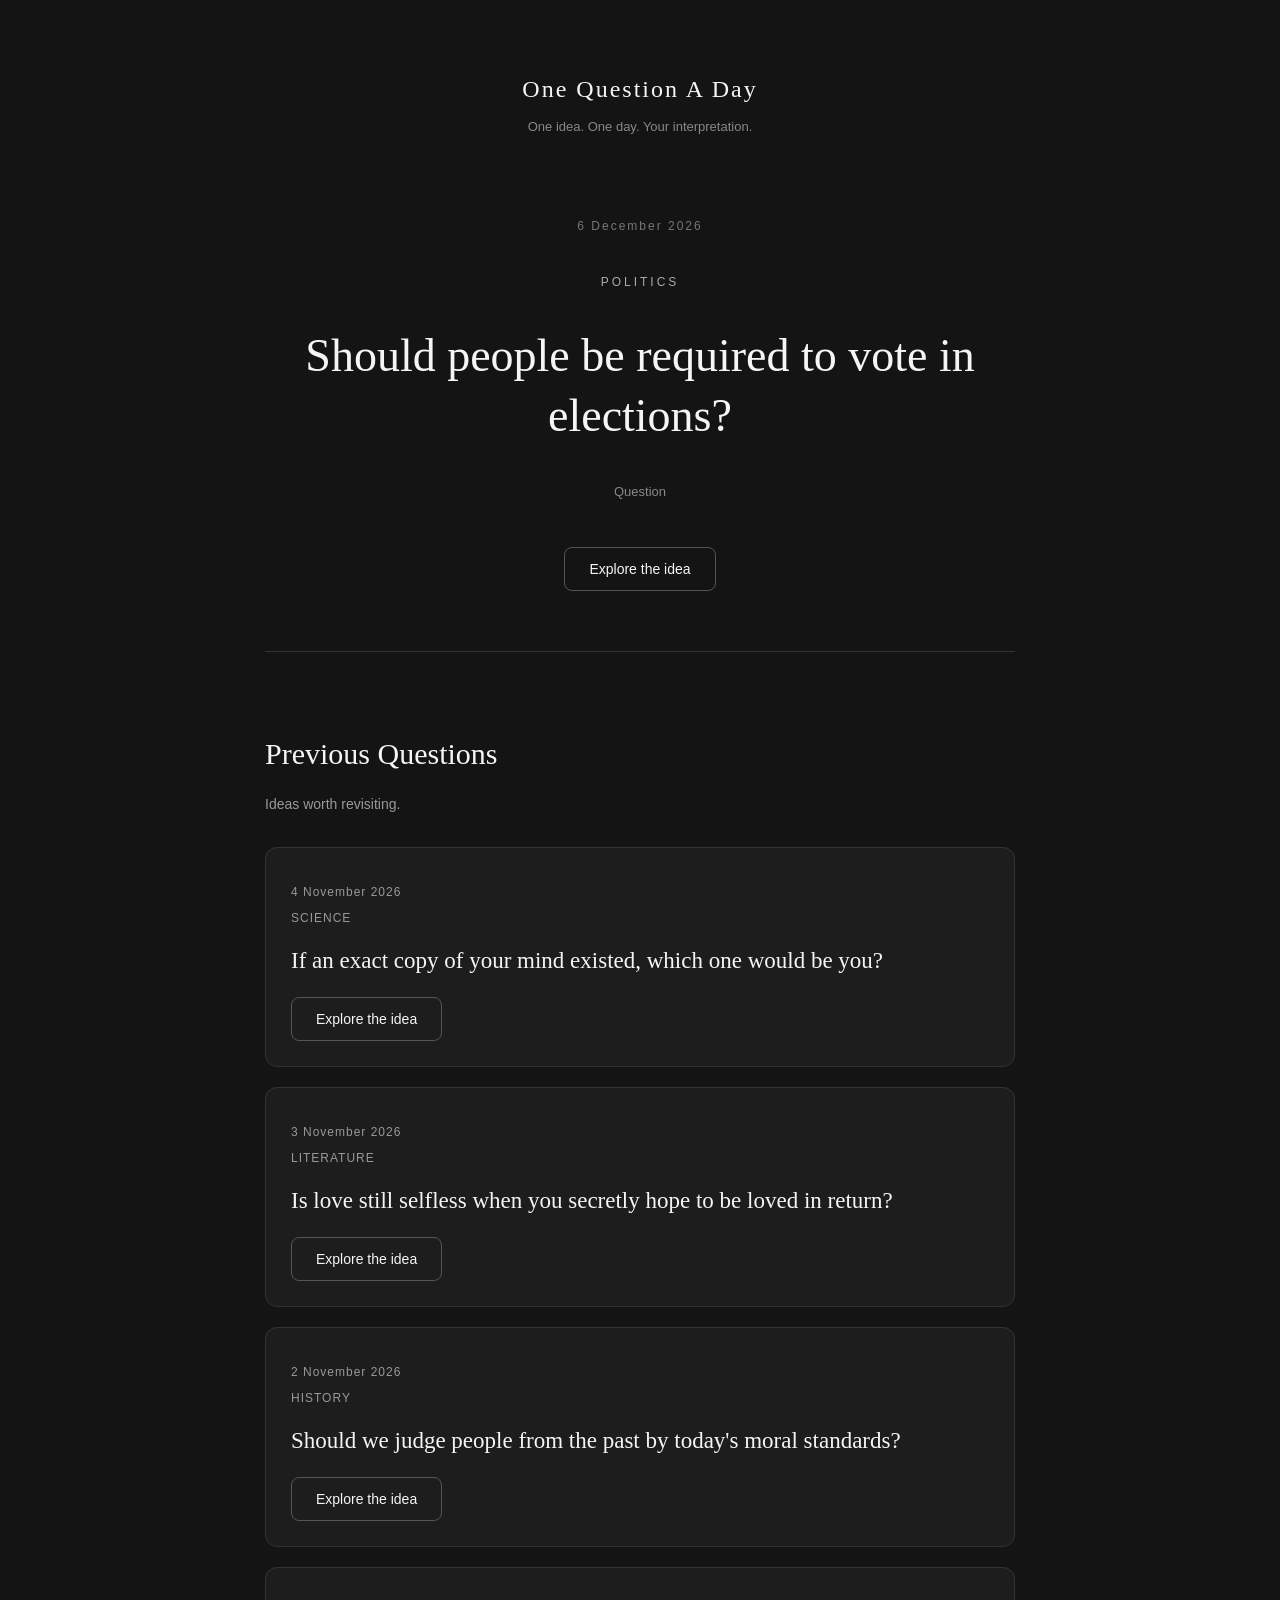
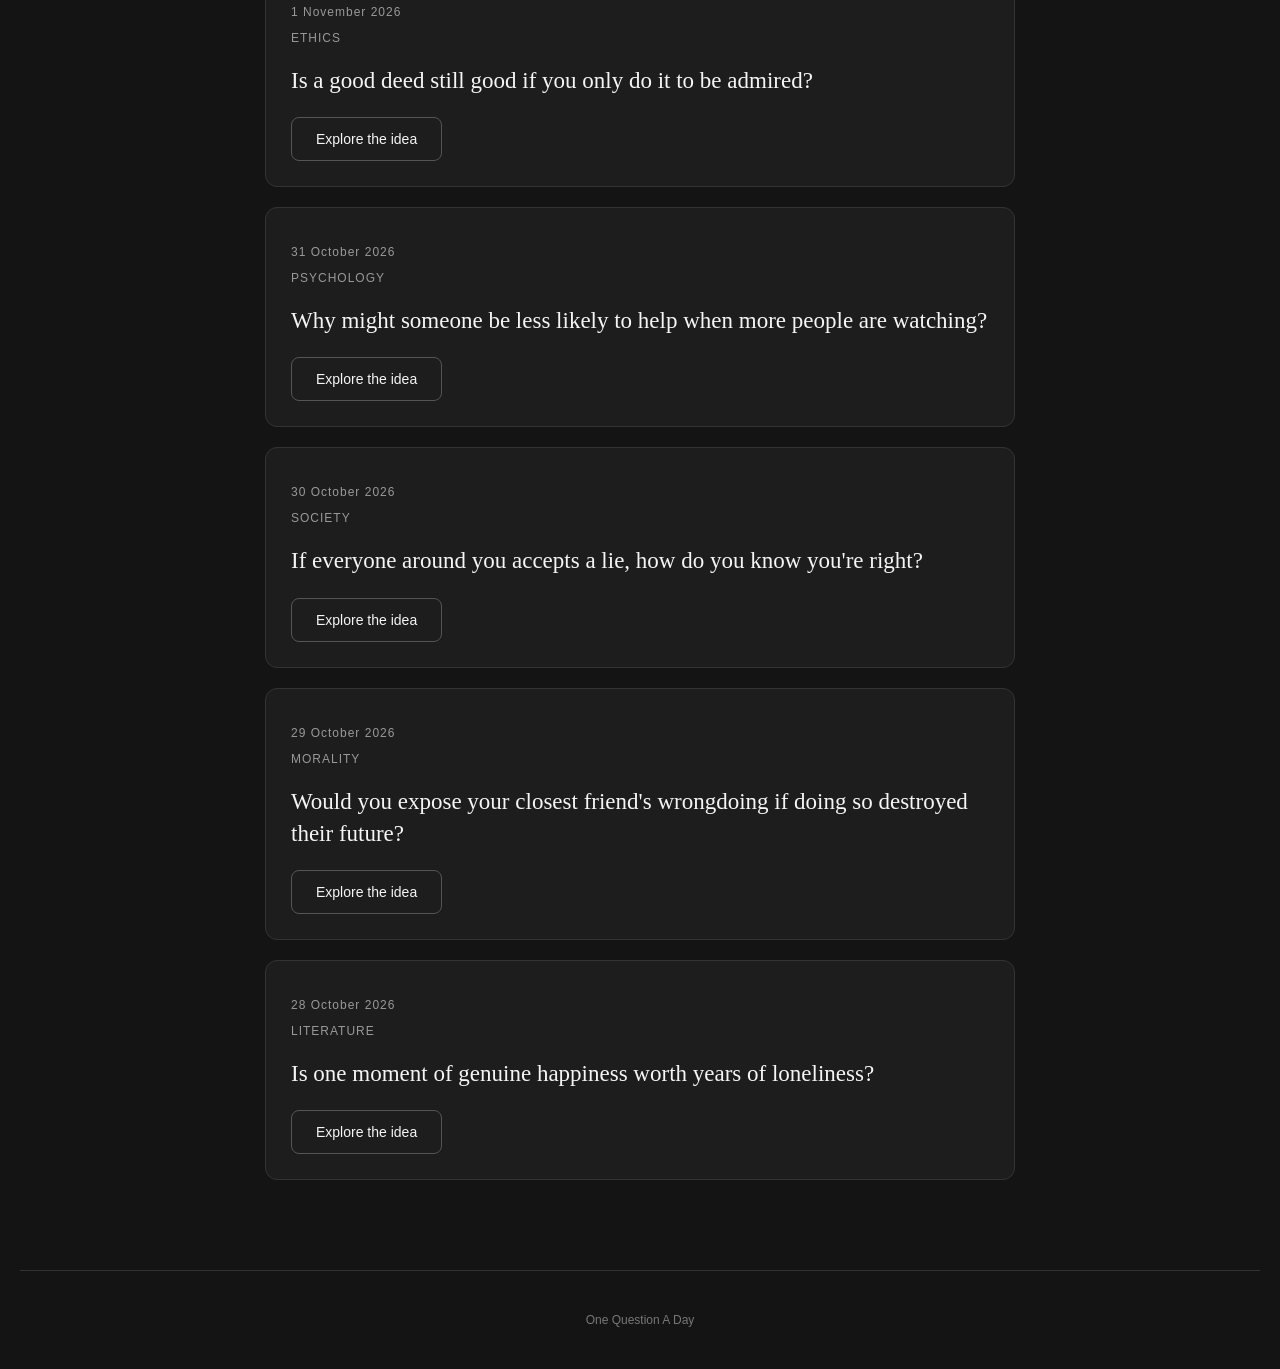
==== index.html @ 2bc18ae9 "Add files via upload" ====
<!DOCTYPE html>
<html lang="en">
<head>
    <meta charset="UTF-8">
    <meta name="viewport" content="width=device-width, initial-scale=1.0">

    <title>One Question A Day</title>

    <link rel="stylesheet" href="style.css">
</head>

<body>

    <main>

        <header>
            <h1>One Question A Day</h1>
            <p class="subtitle">One idea. One day. Your interpretation.</p>
        </header>

        <!-- TODAY'S QUESTION -->

        <section id="today-section">

            <p id="today-date"></p>

            <p id="category">Loading category...</p>

            <h2 id="question">Loading question...</h2>

            <p id="type"></p>

            <button
                id="explore-btn"
                type="button"
                aria-expanded="false"
                aria-controls="explanation">
                Explore the idea
            </button>

            <div id="explanation" hidden>

                <h3>The Inspiration</h3>
                <p id="source"></p>

                <p id="context"></p>

                <h3>A Second Thought</h3>
                <p id="followUp"></p>

            </div>

        </section>

        <!-- QUESTION ARCHIVE -->

        <section id="archive-section">

            <h2>Previous Questions</h2>

            <p class="archive-subtitle">
                Ideas worth revisiting.
            </p>

            <div id="archive-list"></div>

        </section>

    </main>

    <footer>
        <p>One Question A Day</p>
    </footer>

    <script src="script.js"></script>

</body>
</html>
---- style.css ----
/* GENERAL */

* {
    box-sizing: border-box;
}

body {
    margin: 0;
    padding: 0 20px;

    background-color: #141414;
    color: #f5f5f5;

    font-family: Arial, sans-serif;
}

[hidden] {
    display: none !important;
}

main {
    max-width: 750px;
    margin: 0 auto;
}

/* HEADER */

header {
    text-align: center;
    padding-top: 60px;
}

header h1 {
    font-family: Georgia, serif;
    font-size: 24px;
    font-weight: normal;
    letter-spacing: 2px;
}

.subtitle {
    color: #888888;
    font-size: 13px;
    margin-top: 12px;
}

/* TODAY'S QUESTION */

#today-section {
    min-height: 450px;

    display: flex;
    flex-direction: column;
    align-items: center;
    justify-content: center;

    text-align: center;
    padding: 60px 0;
}

#today-date {
    color: #777777;
    font-size: 12px;
    letter-spacing: 2px;
    margin-bottom: 30px;
}

#category {
    color: #aaaaaa;
    font-size: 12px;
    text-transform: uppercase;
    letter-spacing: 3px;
}

#question {
    font-family: Georgia, serif;
    font-size: clamp(30px, 5vw, 46px);
    font-weight: normal;

    line-height: 1.3;
    max-width: 700px;

    margin: 25px 0;
}

#type {
    color: #888888;
    font-size: 13px;
}

/* BUTTONS */

#explore-btn,
.archive-button {
    background: transparent;
    color: #f5f5f5;

    border: 1px solid #555555;
    border-radius: 8px;

    padding: 13px 24px;

    font-size: 14px;
    cursor: pointer;

    transition: background-color 0.2s;
}

#explore-btn {
    margin-top: 35px;
}

#explore-btn:hover,
.archive-button:hover {
    background-color: #303030;
}

#explore-btn:focus-visible,
.archive-button:focus-visible {
    outline: 2px solid white;
    outline-offset: 4px;
}

/* TODAY'S EXPLANATION */

#explanation {
    background: #222222;

    border: 1px solid #333333;
    border-radius: 12px;

    padding: 28px;
    margin-top: 30px;

    width: 100%;
    max-width: 600px;

    text-align: left;
    line-height: 1.7;
}

#explanation h3 {
    color: #aaaaaa;
    font-size: 12px;
    text-transform: uppercase;
    letter-spacing: 2px;

    margin: 0 0 12px;
}

#source,
#context,
#followUp {
    margin-bottom: 25px;
}

#followUp {
    font-family: Georgia, serif;
    font-size: 19px;
    font-style: italic;
}

/* ARCHIVE */

#archive-section {
    border-top: 1px solid #333333;

    padding-top: 60px;
    padding-bottom: 70px;
}

#archive-section > h2 {
    font-family: Georgia, serif;
    font-size: 30px;
    font-weight: normal;
}

.archive-subtitle {
    color: #999999;
    font-size: 14px;
    margin-bottom: 35px;
}

.archive-card {
    background: #1d1d1d;

    border: 1px solid #333333;
    border-radius: 12px;

    padding: 25px;
    margin-bottom: 20px;
}

.archive-date,
.archive-category {
    color: #999999;
    font-size: 12px;
    letter-spacing: 1px;
}

.archive-category {
    text-transform: uppercase;
}

.archive-card h3 {
    font-family: Georgia, serif;
    font-size: 23px;
    font-weight: normal;

    line-height: 1.4;
    margin: 20px 0;
}

.archive-explanation {
    border-top: 1px solid #444444;

    padding-top: 20px;
    margin-top: 20px;

    color: #dddddd;
    line-height: 1.7;
}

.archive-explanation p {
    margin-bottom: 16px;
}

/* FOOTER */

footer {
    border-top: 1px solid #333333;
    padding: 30px 0;

    color: #777777;
    text-align: center;
    font-size: 12px;
}

/* MOBILE */

@media (max-width: 600px) {

    header {
        padding-top: 35px;
    }

    #today-section {
        min-height: 400px;
        padding: 50px 0;
    }

    #explanation {
        padding: 20px;
    }

    .archive-card {
        padding: 20px;
    }

    .archive-card h3 {
        font-size: 20px;
    }

}
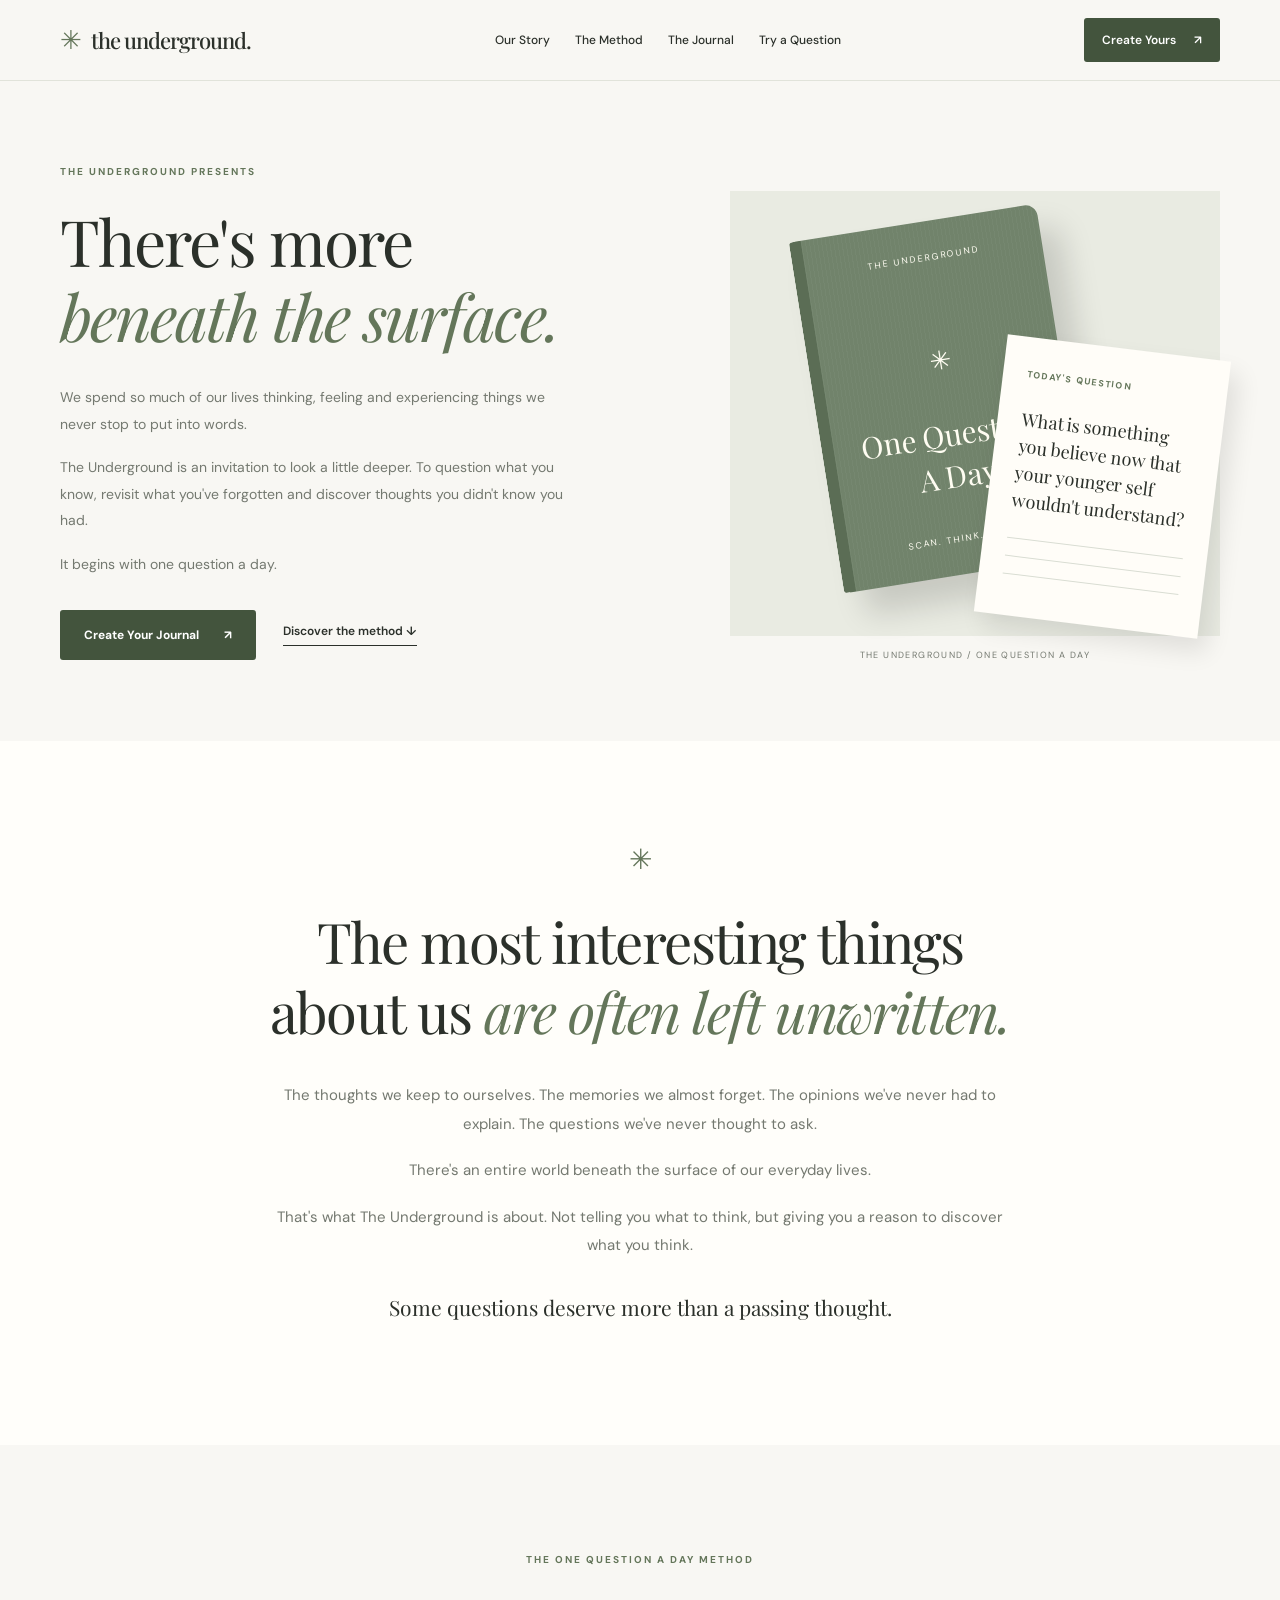
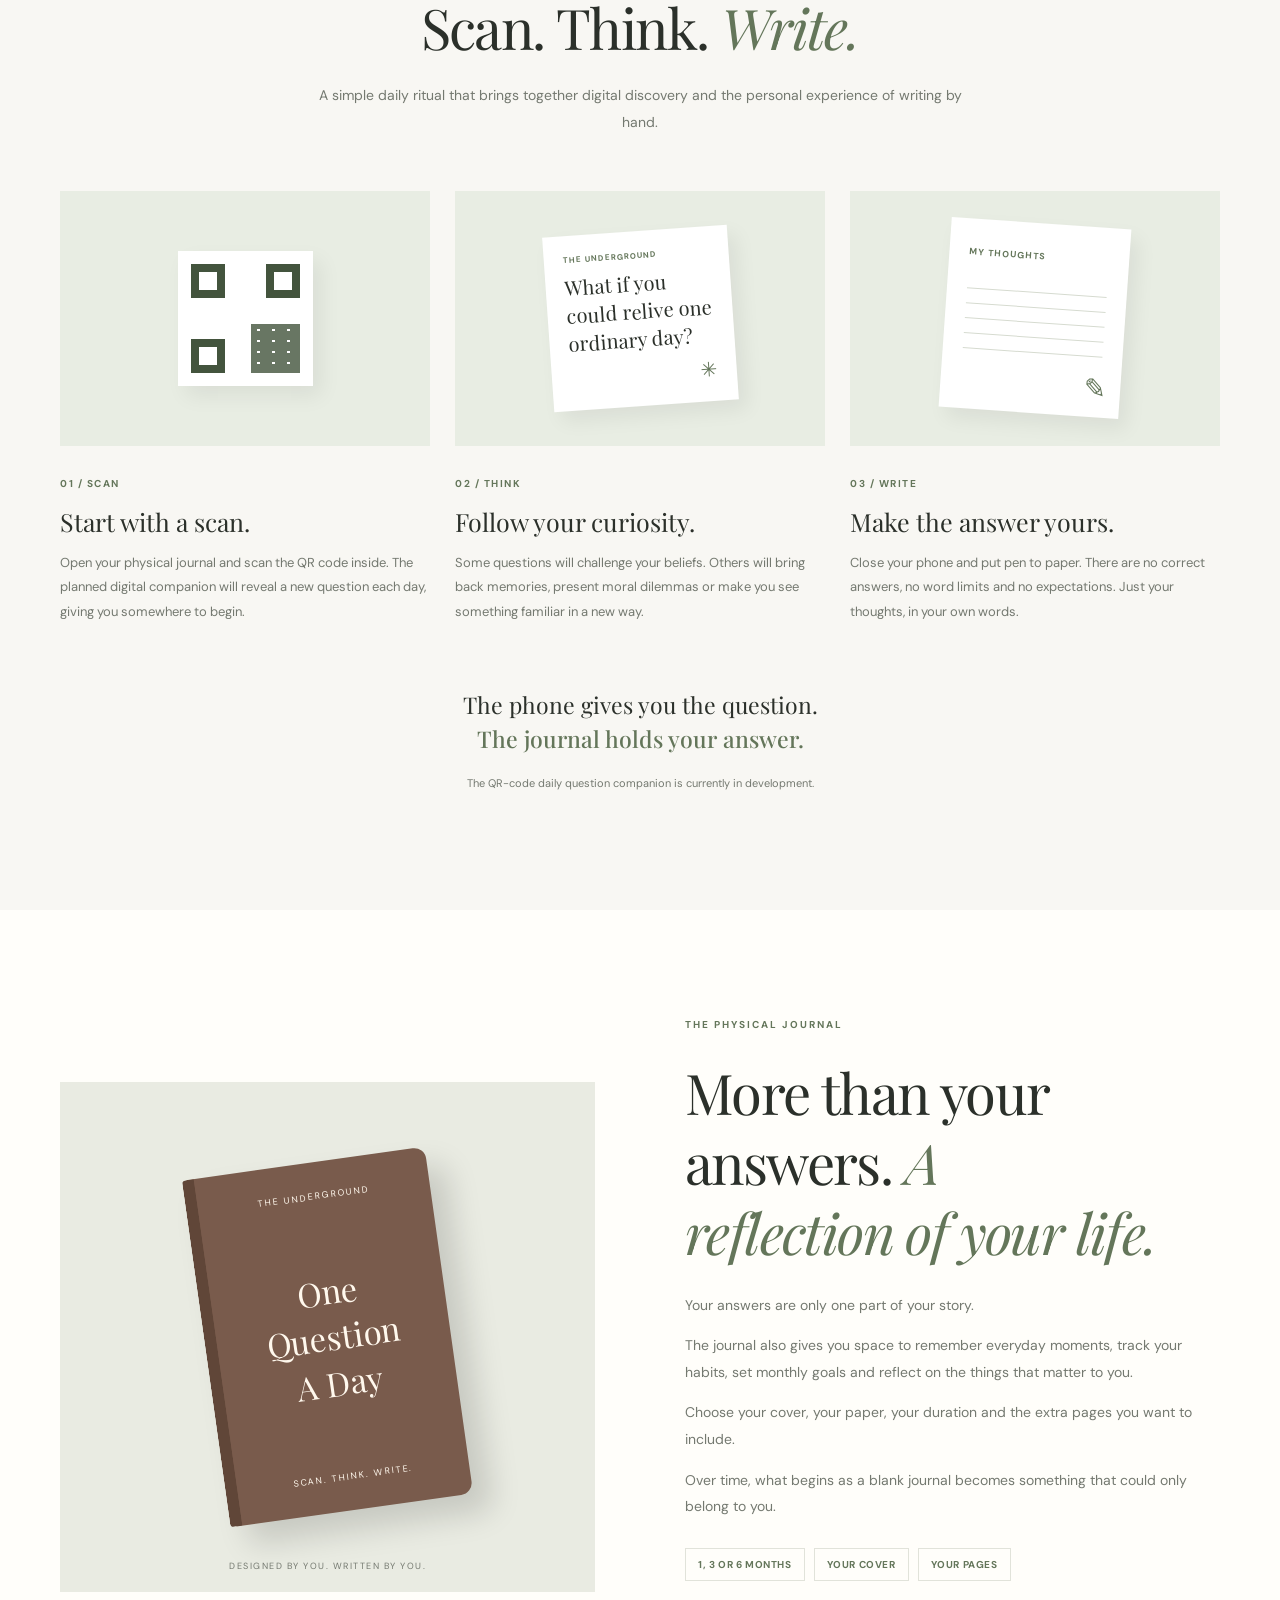
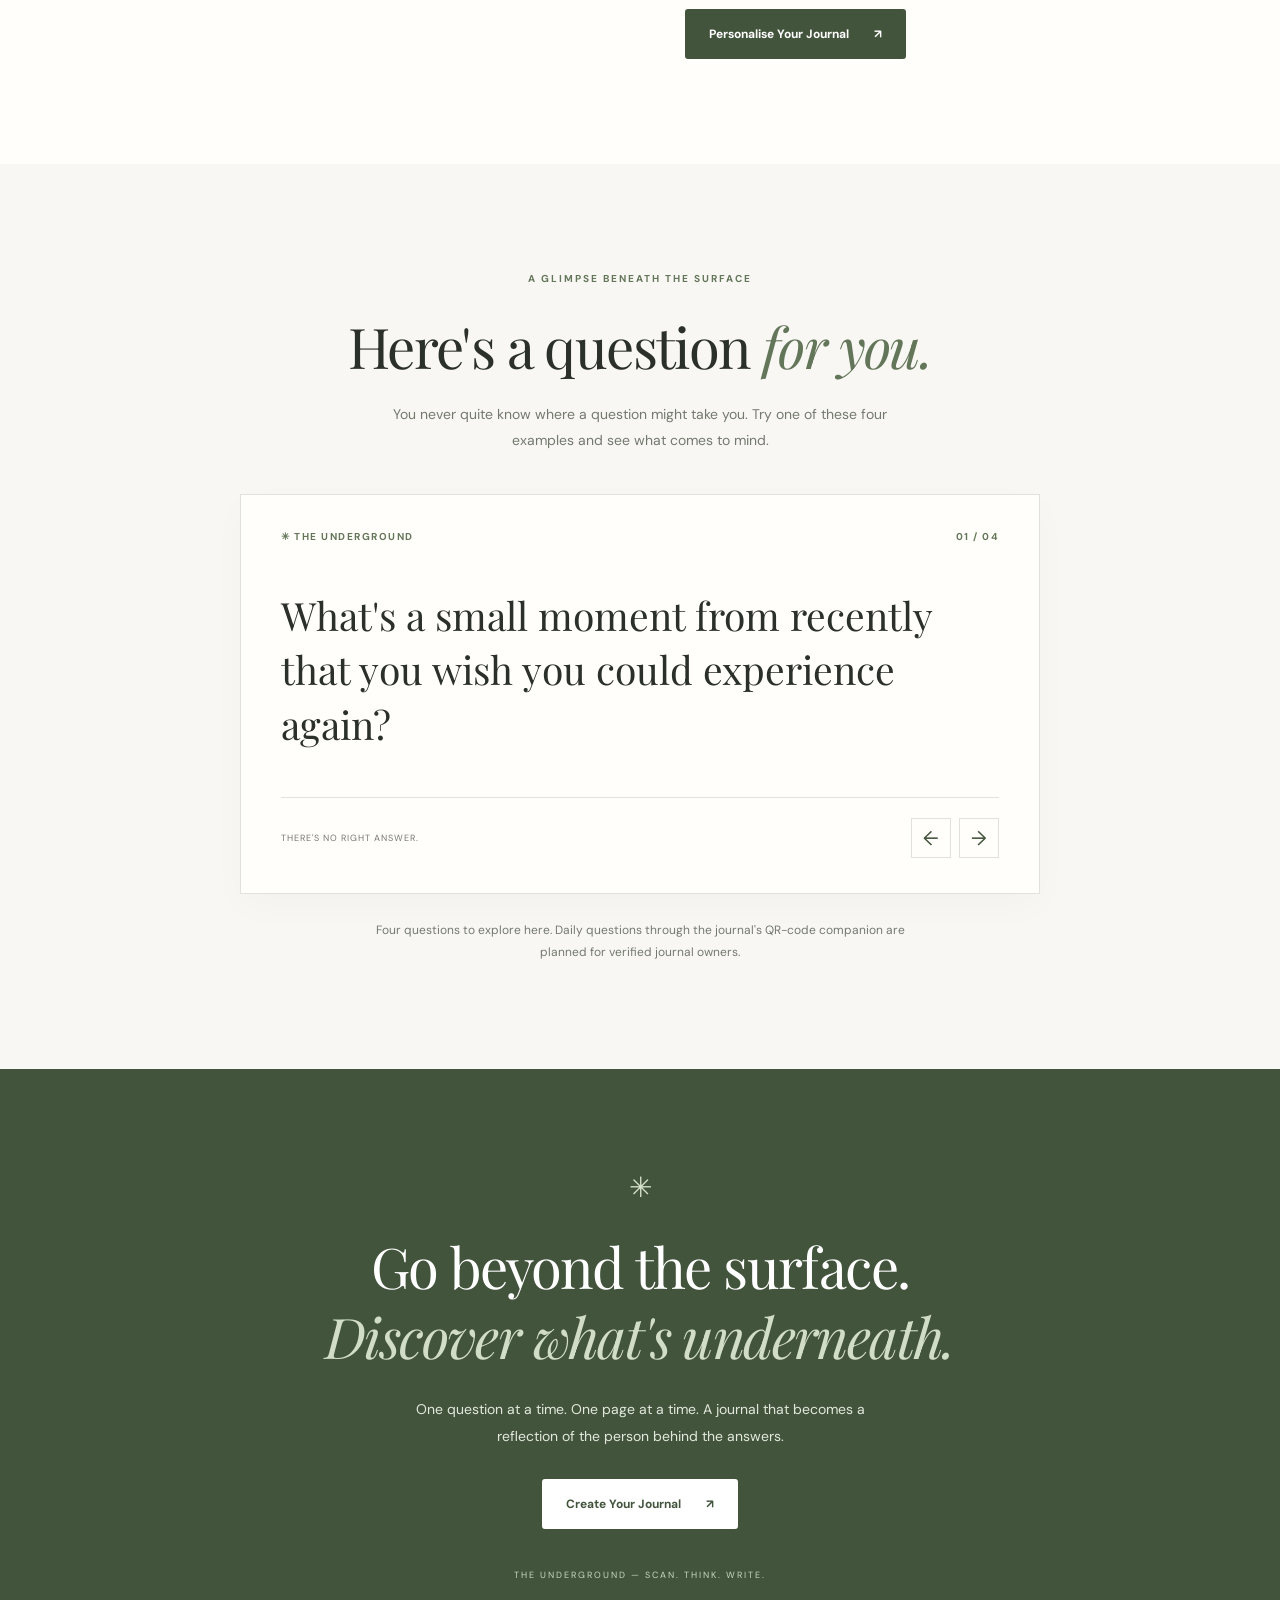
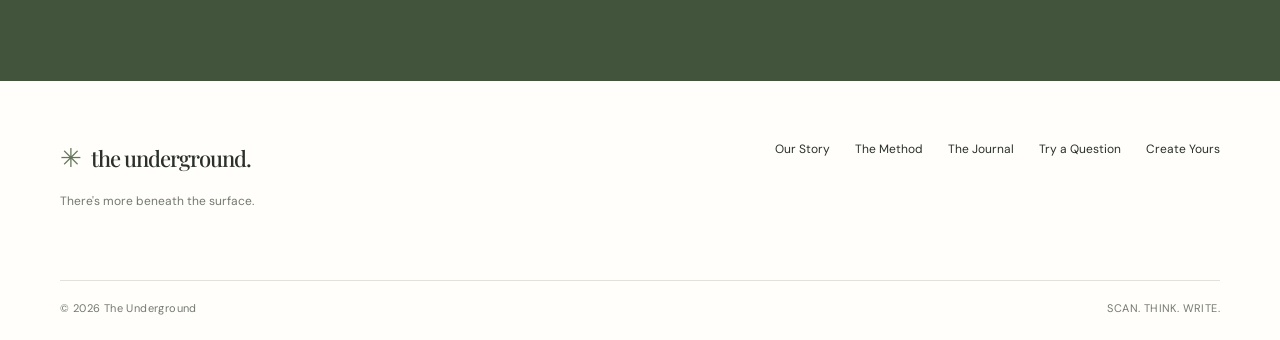
==== commit 99d681a1: "the underground" ====
--- a/index.html
+++ b/index.html
@@ -1,79 +1,552 @@
-
-<!DOCTYPE html>
-<html lang="en">
-<head>
-    <meta charset="UTF-8">
-    <meta name="viewport" content="width=device-width, initial-scale=1.0">
-
-    <title>One Question A Day</title>
-
-    <link rel="stylesheet" href="style.css">
-</head>
-
-<body>
-
-    <main>
-
-        <header>
-            <h1>One Question A Day</h1>
-            <p class="subtitle">One idea. One day. Your interpretation.</p>
-        </header>
-
-        <!-- TODAY'S QUESTION -->
-
-        <section id="today-section">
-
-            <p id="today-date"></p>
-
-            <p id="category">Loading category...</p>
-
-            <h2 id="question">Loading question...</h2>
-
-            <p id="type"></p>
-
-            <button
-                id="explore-btn"
-                type="button"
-                aria-expanded="false"
-                aria-controls="explanation">
-                Explore the idea
-            </button>
-
-            <div id="explanation" hidden>
-
-                <h3>The Inspiration</h3>
-                <p id="source"></p>
-
-                <p id="context"></p>
-
-                <h3>A Second Thought</h3>
-                <p id="followUp"></p>
-
-            </div>
-
-        </section>
-
-        <!-- QUESTION ARCHIVE -->
-
-        <section id="archive-section">
-
-            <h2>Previous Questions</h2>
-
-            <p class="archive-subtitle">
-                Ideas worth revisiting.
-            </p>
-
-            <div id="archive-list"></div>
-
-        </section>
-
-    </main>
-
-    <footer>
-        <p>One Question A Day</p>
-    </footer>
-
-    <script src="script.js"></script>
-
-</body>
-</html>
+
+<!DOCTYPE html>
+<html lang="en">
+<head>
+  <meta charset="UTF-8">
+  <meta name="viewport" content="width=device-width, initial-scale=1.0">
+
+  <meta name="description" content="The Underground — a different way to journal. One Question A Day combines thought-provoking daily questions with the experience of writing by hand.">
+
+  <meta name="theme-color" content="#f8f7f3">
+
+  <title>The Underground — One Question A Day</title>
+
+  <link rel="preconnect" href="https://fonts.googleapis.com">
+  <link rel="preconnect" href="https://fonts.gstatic.com" crossorigin>
+
+  <link href="https://fonts.googleapis.com/css2?family=DM+Sans:wght@400;500;600;700&family=Playfair+Display:ital,wght@0,400;0,500;0,600;1,400&display=swap" rel="stylesheet">
+
+  <link rel="stylesheet" href="style.css">
+  <script src="script.js" defer></script>
+</head>
+
+<body>
+
+  <!-- NAVIGATION -->
+  <header class="site-header">
+    <nav class="nav container">
+
+      <a href="index.html" class="brand">
+        <span class="brand-symbol">✳</span>
+        <span>the underground.</span>
+      </a>
+
+      <div class="nav-links">
+        <a href="#about">Our Story</a>
+        <a href="#method">The Method</a>
+        <a href="#journal">The Journal</a>
+        <a href="#questions">Try a Question</a>
+      </div>
+
+      <a href="customise.html" class="nav-button">
+        Create Yours <span>↗</span>
+      </a>
+
+      <button
+        class="menu-toggle"
+        id="menu-toggle"
+        type="button"
+        aria-label="Open navigation"
+        aria-controls="mobile-menu"
+        aria-expanded="false"
+      >
+        <span></span>
+        <span></span>
+        <span></span>
+      </button>
+    </nav>
+
+    <div class="mobile-menu" id="mobile-menu" hidden>
+      <a href="#about">Our Story</a>
+      <a href="#method">The Method</a>
+      <a href="#journal">The Journal</a>
+      <a href="#questions">Try a Question</a>
+      <a href="customise.html">Create Your Journal ↗</a>
+    </div>
+  </header>
+
+
+  <main>
+
+    <!-- HERO -->
+    <section class="hero">
+      <div class="container hero-inner">
+
+        <div class="hero-copy">
+
+          <p class="eyebrow">
+            THE UNDERGROUND PRESENTS
+          </p>
+
+          <h1>
+            There's more
+            <em>beneath the surface.</em>
+          </h1>
+
+          <p class="hero-description">
+            We spend so much of our lives thinking,
+            feeling and experiencing things we never
+            stop to put into words.
+          </p>
+
+          <p class="hero-description">
+            The Underground is an invitation to look
+            a little deeper. To question what you know,
+            revisit what you've forgotten and discover
+            thoughts you didn't know you had.
+          </p>
+
+          <p class="hero-description">
+            It begins with one question a day.
+          </p>
+
+          <div class="hero-actions">
+            <a href="customise.html" class="button button-primary">
+              Create Your Journal <span>↗</span>
+            </a>
+
+            <a href="#method" class="underlined-link">
+              Discover the method ↓
+            </a>
+          </div>
+        </div>
+
+        <div class="hero-art">
+
+          <div class="hero-art-background"></div>
+
+          <div class="journal-book">
+            <div class="journal-book-content">
+
+              <span class="book-brand">
+                THE UNDERGROUND
+              </span>
+
+              <span class="book-symbol">✳</span>
+
+              <span class="book-title">
+                One Question<br>A Day
+              </span>
+
+              <span class="book-footer">
+                SCAN. THINK. WRITE.
+              </span>
+
+            </div>
+          </div>
+
+          <div class="hero-paper">
+
+            <span class="paper-label">
+              TODAY'S QUESTION
+            </span>
+
+            <p>
+              What is something you believe now
+              that your younger self wouldn't
+              understand?
+            </p>
+
+            <span class="paper-line"></span>
+            <span class="paper-line"></span>
+            <span class="paper-line"></span>
+
+          </div>
+
+          <span class="hero-art-caption">
+            THE UNDERGROUND / ONE QUESTION A DAY
+          </span>
+
+        </div>
+
+      </div>
+    </section>
+
+
+    <!-- ABOUT -->
+    <section class="intro-section" id="about">
+      <div class="container intro-inner">
+
+        <span class="small-symbol">✳</span>
+
+        <h2>
+          The most interesting things about us
+          <em>are often left unwritten.</em>
+        </h2>
+
+        <p>
+          The thoughts we keep to ourselves.
+          The memories we almost forget.
+          The opinions we've never had to explain.
+          The questions we've never thought to ask.
+        </p>
+
+        <p>
+          There's an entire world beneath the
+          surface of our everyday lives.
+        </p>
+
+        <p>
+          That's what The Underground is about.
+          Not telling you what to think, but giving
+          you a reason to discover what you think.
+        </p>
+
+        <p class="intro-last">
+          Some questions deserve more than
+          a passing thought.
+        </p>
+
+      </div>
+    </section>
+
+
+    <!-- THE METHOD -->
+    <section class="method-section section-space" id="method">
+
+      <div class="container">
+
+        <div class="section-heading">
+
+          <p class="eyebrow">
+            THE ONE QUESTION A DAY METHOD
+          </p>
+
+          <h2>
+            Scan. Think. <em>Write.</em>
+          </h2>
+
+          <p>
+            A simple daily ritual that brings
+            together digital discovery and the
+            personal experience of writing by hand.
+          </p>
+
+        </div>
+
+        <div class="method-grid">
+
+          <!-- SCAN -->
+          <article class="method-step">
+
+            <div class="method-illustration">
+
+              <div class="qr-example" aria-label="Decorative QR code illustration">
+                <span class="qr-corner top-left"></span>
+                <span class="qr-corner top-right"></span>
+                <span class="qr-corner bottom-left"></span>
+                <span class="qr-pixels"></span>
+              </div>
+
+            </div>
+
+            <span class="step-label">01 / SCAN</span>
+
+            <h3>Start with a scan.</h3>
+
+            <p>
+              Open your physical journal and scan
+              the QR code inside. The planned digital
+              companion will reveal a new question
+              each day, giving you somewhere to begin.
+            </p>
+
+          </article>
+
+
+          <!-- THINK -->
+          <article class="method-step">
+
+            <div class="method-illustration">
+
+              <div class="question-illustration">
+                <span>THE UNDERGROUND</span>
+
+                <strong>
+                  What if you could relive
+                  one ordinary day?
+                </strong>
+
+                <span class="illustration-star">✳</span>
+              </div>
+
+            </div>
+
+            <span class="step-label">02 / THINK</span>
+
+            <h3>Follow your curiosity.</h3>
+
+            <p>
+              Some questions will challenge your
+              beliefs. Others will bring back memories,
+              present moral dilemmas or make you see
+              something familiar in a new way.
+            </p>
+
+          </article>
+
+
+          <!-- WRITE -->
+          <article class="method-step">
+
+            <div class="method-illustration">
+
+              <div class="writing-illustration">
+
+                <span>MY THOUGHTS</span>
+
+                <div class="writing-lines">
+                  <i></i>
+                  <i></i>
+                  <i></i>
+                  <i></i>
+                  <i></i>
+                </div>
+
+                <span class="writing-pencil">✎</span>
+
+              </div>
+
+            </div>
+
+            <span class="step-label">03 / WRITE</span>
+
+            <h3>Make the answer yours.</h3>
+
+            <p>
+              Close your phone and put pen to paper.
+              There are no correct answers, no word
+              limits and no expectations. Just your
+              thoughts, in your own words.
+            </p>
+
+          </article>
+
+        </div>
+
+        <p class="method-ending">
+          The phone gives you the question.
+          <strong>The journal holds your answer.</strong>
+        </p>
+
+        <p class="method-note">
+          The QR-code daily question companion is
+          currently in development.
+        </p>
+
+      </div>
+    </section>
+
+
+    <!-- THE JOURNAL -->
+    <section class="journal-section section-space" id="journal">
+
+      <div class="container journal-layout">
+
+        <div class="journal-visual">
+
+          <div class="journal-visual-book">
+            <span>THE UNDERGROUND</span>
+
+            <strong>
+              One Question<br>A Day
+            </strong>
+
+            <small>SCAN. THINK. WRITE.</small>
+          </div>
+
+          <div class="journal-visual-label">
+            DESIGNED BY YOU. WRITTEN BY YOU.
+          </div>
+
+        </div>
+
+        <div class="journal-copy">
+
+          <p class="eyebrow">THE PHYSICAL JOURNAL</p>
+
+          <h2>
+            More than your answers.
+            <em>A reflection of your life.</em>
+          </h2>
+
+          <p>
+            Your answers are only one part of
+            your story.
+          </p>
+
+          <p>
+            The journal also gives you space to
+            remember everyday moments, track your
+            habits, set monthly goals and reflect
+            on the things that matter to you.
+          </p>
+
+          <p>
+            Choose your cover, your paper, your
+            duration and the extra pages you want
+            to include.
+          </p>
+
+          <p>
+            Over time, what begins as a blank
+            journal becomes something that could
+            only belong to you.
+          </p>
+
+          <div class="journal-options">
+            <span>1, 3 OR 6 MONTHS</span>
+            <span>YOUR COVER</span>
+            <span>YOUR PAGES</span>
+          </div>
+
+          <a href="customise.html" class="button button-primary">
+            Personalise Your Journal <span>↗</span>
+          </a>
+
+        </div>
+
+      </div>
+    </section>
+
+
+    <!-- SAMPLE QUESTIONS -->
+    <section class="questions-section section-space" id="questions">
+
+      <div class="container questions-inner">
+
+        <p class="eyebrow">
+          A GLIMPSE BENEATH THE SURFACE
+        </p>
+
+        <h2>
+          Here's a question <em>for you.</em>
+        </h2>
+
+        <p class="questions-description">
+          You never quite know where a question
+          might take you. Try one of these four
+          examples and see what comes to mind.
+        </p>
+
+        <div class="sample-question-card">
+
+          <div class="question-card-header">
+            <span>✳ THE UNDERGROUND</span>
+            <span id="question-count">01 / 04</span>
+          </div>
+
+          <div class="question-card-body">
+            <p id="question-text" aria-live="polite">
+              What's a small moment from recently
+              that you wish you could experience again?
+            </p>
+          </div>
+
+          <div class="question-card-footer">
+
+            <span>THERE'S NO RIGHT ANSWER.</span>
+
+            <div class="question-buttons">
+              <button
+                id="question-prev"
+                type="button"
+                aria-label="Previous question"
+              >←</button>
+
+              <button
+                id="question-next"
+                type="button"
+                aria-label="Next question"
+              >→</button>
+            </div>
+
+          </div>
+
+        </div>
+
+        <p class="question-note">
+          Four questions to explore here.
+          Daily questions through the journal's
+          QR-code companion are planned for
+          verified journal owners.
+        </p>
+
+      </div>
+    </section>
+
+
+    <!-- FINAL CTA -->
+    <section class="closing-section">
+
+      <div class="container closing-inner">
+
+        <span class="closing-symbol">✳</span>
+
+        <h2>
+          Go beyond the surface.
+          <em>Discover what's underneath.</em>
+        </h2>
+
+        <p>
+          One question at a time.
+          One page at a time.
+          A journal that becomes a reflection
+          of the person behind the answers.
+        </p>
+
+        <a href="customise.html" class="button button-light">
+          Create Your Journal <span>↗</span>
+        </a>
+
+        <span class="closing-tagline">
+          THE UNDERGROUND — SCAN. THINK. WRITE.
+        </span>
+
+      </div>
+    </section>
+
+  </main>
+
+
+  <!-- FOOTER -->
+  <footer class="site-footer">
+
+    <div class="container footer-inner">
+
+      <div>
+
+        <a href="index.html" class="brand">
+          <span class="brand-symbol">✳</span>
+          <span>the underground.</span>
+        </a>
+
+        <p>
+          There's more beneath the surface.
+        </p>
+
+      </div>
+
+      <div class="footer-nav">
+        <a href="#about">Our Story</a>
+        <a href="#method">The Method</a>
+        <a href="#journal">The Journal</a>
+        <a href="#questions">Try a Question</a>
+        <a href="customise.html">Create Yours</a>
+      </div>
+
+    </div>
+
+    <div class="container footer-bottom">
+      <span>
+        © <span id="current-year">2026</span>
+        The Underground
+      </span>
+
+      <span>SCAN. THINK. WRITE.</span>
+    </div>
+
+  </footer>
+
+</body>
+</html>
--- a/style.css
+++ b/style.css
@@ -1,264 +1,1098 @@
-
-/* GENERAL */
-
-* {
-    box-sizing: border-box;
-}
-
-body {
-    margin: 0;
-    padding: 0 20px;
-
-    background-color: #141414;
-    color: #f5f5f5;
-
-    font-family: Arial, sans-serif;
-}
-
-[hidden] {
-    display: none !important;
-}
-
-main {
-    max-width: 750px;
-    margin: 0 auto;
-}
-
-/* HEADER */
-
-header {
-    text-align: center;
-    padding-top: 60px;
-}
-
-header h1 {
-    font-family: Georgia, serif;
-    font-size: 24px;
-    font-weight: normal;
-    letter-spacing: 2px;
-}
-
-.subtitle {
-    color: #888888;
-    font-size: 13px;
-    margin-top: 12px;
-}
-
-/* TODAY'S QUESTION */
-
-#today-section {
-    min-height: 450px;
-
-    display: flex;
-    flex-direction: column;
-    align-items: center;
-    justify-content: center;
-
-    text-align: center;
-    padding: 60px 0;
-}
-
-#today-date {
-    color: #777777;
-    font-size: 12px;
-    letter-spacing: 2px;
-    margin-bottom: 30px;
-}
-
-#category {
-    color: #aaaaaa;
-    font-size: 12px;
-    text-transform: uppercase;
-    letter-spacing: 3px;
-}
-
-#question {
-    font-family: Georgia, serif;
-    font-size: clamp(30px, 5vw, 46px);
-    font-weight: normal;
-
-    line-height: 1.3;
-    max-width: 700px;
-
-    margin: 25px 0;
-}
-
-#type {
-    color: #888888;
-    font-size: 13px;
-}
-
-/* BUTTONS */
-
-#explore-btn,
-.archive-button {
-    background: transparent;
-    color: #f5f5f5;
-
-    border: 1px solid #555555;
-    border-radius: 8px;
-
-    padding: 13px 24px;
-
-    font-size: 14px;
-    cursor: pointer;
-
-    transition: background-color 0.2s;
-}
-
-#explore-btn {
-    margin-top: 35px;
-}
-
-#explore-btn:hover,
-.archive-button:hover {
-    background-color: #303030;
-}
-
-#explore-btn:focus-visible,
-.archive-button:focus-visible {
-    outline: 2px solid white;
-    outline-offset: 4px;
-}
-
-/* TODAY'S EXPLANATION */
-
-#explanation {
-    background: #222222;
-
-    border: 1px solid #333333;
-    border-radius: 12px;
-
-    padding: 28px;
-    margin-top: 30px;
-
-    width: 100%;
-    max-width: 600px;
-
-    text-align: left;
-    line-height: 1.7;
-}
-
-#explanation h3 {
-    color: #aaaaaa;
-    font-size: 12px;
-    text-transform: uppercase;
-    letter-spacing: 2px;
-
-    margin: 0 0 12px;
-}
-
-#source,
-#context,
-#followUp {
-    margin-bottom: 25px;
-}
-
-#followUp {
-    font-family: Georgia, serif;
-    font-size: 19px;
-    font-style: italic;
-}
-
-/* ARCHIVE */
-
-#archive-section {
-    border-top: 1px solid #333333;
-
-    padding-top: 60px;
-    padding-bottom: 70px;
-}
-
-#archive-section > h2 {
-    font-family: Georgia, serif;
-    font-size: 30px;
-    font-weight: normal;
-}
-
-.archive-subtitle {
-    color: #999999;
-    font-size: 14px;
-    margin-bottom: 35px;
-}
-
-.archive-card {
-    background: #1d1d1d;
-
-    border: 1px solid #333333;
-    border-radius: 12px;
-
-    padding: 25px;
-    margin-bottom: 20px;
-}
-
-.archive-date,
-.archive-category {
-    color: #999999;
-    font-size: 12px;
-    letter-spacing: 1px;
-}
-
-.archive-category {
-    text-transform: uppercase;
-}
-
-.archive-card h3 {
-    font-family: Georgia, serif;
-    font-size: 23px;
-    font-weight: normal;
-
-    line-height: 1.4;
-    margin: 20px 0;
-}
-
-.archive-explanation {
-    border-top: 1px solid #444444;
-
-    padding-top: 20px;
-    margin-top: 20px;
-
-    color: #dddddd;
-    line-height: 1.7;
-}
-
-.archive-explanation p {
-    margin-bottom: 16px;
-}
-
-/* FOOTER */
-
-footer {
-    border-top: 1px solid #333333;
-    padding: 30px 0;
-
-    color: #777777;
-    text-align: center;
-    font-size: 12px;
-}
-
-/* MOBILE */
-
-@media (max-width: 600px) {
-
-    header {
-        padding-top: 35px;
-    }
-
-    #today-section {
-        min-height: 400px;
-        padding: 50px 0;
-    }
-
-    #explanation {
-        padding: 20px;
-    }
-
-    .archive-card {
-        padding: 20px;
-    }
-
-    .archive-card h3 {
-        font-size: 20px;
-    }
-
-}
+
+/* =========================================
+   THE UNDERGROUND
+   Minimal journal website
+========================================= */
+
+:root {
+  --cream: #f8f7f3;
+  --white: #fffefa;
+  --sage: #64765a;
+  --dark-sage: #43543d;
+  --soft-sage: #e8ede3;
+  --text: #2b302a;
+  --muted: #747970;
+  --line: #e1e3da;
+
+  --serif: "Playfair Display", Georgia, serif;
+  --sans: "DM Sans", Arial, sans-serif;
+}
+
+* {
+  box-sizing: border-box;
+}
+
+html {
+  scroll-behavior: smooth;
+  scroll-padding-top: 90px;
+}
+
+body {
+  margin: 0;
+  background: var(--cream);
+  color: var(--text);
+  font-family: var(--sans);
+  -webkit-font-smoothing: antialiased;
+}
+
+a {
+  text-decoration: none;
+  color: inherit;
+}
+
+button {
+  font: inherit;
+  cursor: pointer;
+}
+
+[hidden] {
+  display: none !important;
+}
+
+.container {
+  width: min(100% - 48px, 1160px);
+  margin: 0 auto;
+}
+
+.section-space {
+  padding: 105px 0;
+}
+
+h1, h2, h3, p {
+  margin-top: 0;
+}
+
+h1, h2, h3 {
+  text-wrap: balance;
+}
+
+h1, h2 {
+  font-family: var(--serif);
+  font-weight: 400;
+  letter-spacing: -1.6px;
+}
+
+h2 {
+  font-size: clamp(35px, 4.5vw, 56px);
+  line-height: 1.25;
+}
+
+h1 em,
+h2 em {
+  color: var(--sage);
+  font-weight: 400;
+}
+
+p {
+  line-height: 1.9;
+}
+
+.eyebrow {
+  font-size: 10px;
+  letter-spacing: 2px;
+  font-weight: 700;
+  color: var(--sage);
+  margin-bottom: 23px;
+}
+
+:focus-visible {
+  outline: 3px solid #9bae92;
+  outline-offset: 4px;
+}
+
+/* BUTTONS */
+
+.button {
+  display: inline-flex;
+  align-items: center;
+  justify-content: center;
+  gap: 25px;
+  padding: 17px 24px;
+  font-size: 12px;
+  font-weight: 700;
+  border-radius: 3px;
+  transition: background .2s, transform .2s;
+}
+
+.button:hover {
+  transform: translateY(-2px);
+}
+
+.button-primary {
+  background: var(--dark-sage);
+  color: white;
+}
+
+.button-primary:hover {
+  background: #34432f;
+}
+
+.button-light {
+  background: white;
+  color: var(--dark-sage);
+}
+
+.button-light:hover {
+  background: #e9eee5;
+}
+
+.underlined-link {
+  border-bottom: 1px solid currentColor;
+  padding-bottom: 6px;
+  font-size: 12px;
+  font-weight: 600;
+}
+
+/* NAVIGATION */
+
+.site-header {
+  background: var(--cream);
+  border-bottom: 1px solid var(--line);
+  position: relative;
+  z-index: 10;
+}
+
+.nav {
+  display: flex;
+  align-items: center;
+  justify-content: space-between;
+  gap: 25px;
+  min-height: 80px;
+}
+
+.brand {
+  display: inline-flex;
+  align-items: center;
+  gap: 10px;
+  font-family: var(--serif);
+  font-size: 22px;
+  font-weight: 500;
+  letter-spacing: -1px;
+  white-space: nowrap;
+}
+
+.brand-symbol {
+  font-family: var(--sans);
+  color: var(--sage);
+  font-size: 26px;
+}
+
+.nav-links {
+  display: flex;
+  gap: 25px;
+}
+
+.nav-links a {
+  font-size: 12px;
+  font-weight: 500;
+}
+
+.nav-links a:hover,
+.footer-nav a:hover {
+  color: var(--sage);
+}
+
+.nav-button {
+  display: inline-flex;
+  align-items: center;
+  gap: 18px;
+  background: var(--dark-sage);
+  color: white;
+  padding: 14px 18px;
+  border-radius: 3px;
+  font-size: 12px;
+  font-weight: 600;
+}
+
+.menu-toggle,
+.mobile-menu {
+  display: none;
+}
+
+/* HERO */
+
+.hero {
+  overflow: hidden;
+}
+
+.hero-inner {
+  display: grid;
+  grid-template-columns: 1.1fr .9fr;
+  gap: 70px;
+  align-items: center;
+  min-height: 660px;
+  padding-top: 80px;
+  padding-bottom: 80px;
+}
+
+.hero-copy {
+  max-width: 650px;
+}
+
+.hero h1 {
+  font-size: clamp(45px, 5vw, 72px);
+  line-height: 1.17;
+  margin-bottom: 30px;
+  letter-spacing: -2px;
+}
+
+.hero h1 em {
+  display: block;
+}
+
+.hero-description {
+  max-width: 510px;
+  color: var(--muted);
+  font-size: 14px;
+  margin-bottom: 17px;
+}
+
+.hero-actions {
+  display: flex;
+  align-items: center;
+  flex-wrap: wrap;
+  gap: 27px;
+  margin-top: 32px;
+}
+
+/* HERO JOURNAL MOCKUP */
+
+.hero-art {
+  position: relative;
+  height: 500px;
+  display: flex;
+  justify-content: center;
+  align-items: center;
+}
+
+.hero-art-background {
+  position: absolute;
+  inset: 30px 0 25px;
+  background: #e9ebe2;
+}
+
+.journal-book {
+  position: absolute;
+  width: 250px;
+  height: 355px;
+  background:
+    repeating-linear-gradient(
+      90deg,
+      #ffffff08 0px,
+      #ffffff08 1px,
+      transparent 1px,
+      transparent 4px
+    ),
+    #71836b;
+
+  border-left: 12px solid #5b6d55;
+  border-radius: 4px 12px 12px 4px;
+  box-shadow: 20px 25px 30px #00000025;
+  transform: translate(-35px, -13px) rotate(-9deg);
+}
+
+.journal-book-content {
+  height: 100%;
+  padding: 30px 18px;
+  display: flex;
+  flex-direction: column;
+  justify-content: space-between;
+  align-items: center;
+  text-align: center;
+  color: #fffdf2;
+}
+
+.book-brand,
+.book-footer {
+  font-size: 9px;
+  letter-spacing: 2px;
+}
+
+.book-symbol {
+  margin-top: 45px;
+  font-size: 26px;
+}
+
+.book-title {
+  font-family: var(--serif);
+  font-size: 30px;
+  line-height: 1.4;
+}
+
+.hero-paper {
+  position: absolute;
+  width: 225px;
+  min-height: 265px;
+  right: 5px;
+  bottom: 35px;
+  padding: 24px;
+  background: #fffdf8;
+  box-shadow: 10px 13px 25px #00000019;
+  transform: rotate(7deg);
+}
+
+.paper-label {
+  font-size: 9px;
+  font-weight: 700;
+  letter-spacing: 1.3px;
+  color: var(--sage);
+}
+
+.hero-paper p {
+  font: 400 18px/1.5 var(--serif);
+  margin: 24px 0;
+}
+
+.paper-line {
+  display: block;
+  border-bottom: 1px solid #d9ddd3;
+  margin-bottom: 17px;
+}
+
+.hero-art-caption {
+  position: absolute;
+  bottom: 0;
+  font-size: 9px;
+  letter-spacing: 1.4px;
+  color: var(--muted);
+}
+
+/* INTRODUCTION */
+
+.intro-section {
+  background: var(--white);
+  padding: 100px 0;
+  text-align: center;
+}
+
+.intro-inner {
+  max-width: 750px;
+}
+
+.small-symbol {
+  display: block;
+  margin-bottom: 28px;
+  color: var(--sage);
+  font-size: 28px;
+}
+
+.intro-inner h2 {
+  margin-bottom: 35px;
+}
+
+.intro-inner p {
+  color: var(--muted);
+  font-size: 15px;
+  margin-bottom: 18px;
+}
+
+.intro-inner .intro-last {
+  font-family: var(--serif);
+  font-size: 21px;
+  color: var(--text);
+  margin-top: 28px;
+}
+
+/* METHOD */
+
+.method-section {
+  background: var(--cream);
+}
+
+.section-heading {
+  max-width: 650px;
+  margin: 0 auto 55px;
+  text-align: center;
+}
+
+.section-heading h2 {
+  margin-bottom: 20px;
+}
+
+.section-heading > p:last-child {
+  font-size: 14px;
+  color: var(--muted);
+}
+
+.method-grid {
+  display: grid;
+  grid-template-columns: repeat(3, 1fr);
+  gap: 25px;
+}
+
+.method-step {
+  min-width: 0;
+}
+
+.method-illustration {
+  height: 255px;
+  background: var(--soft-sage);
+  display: flex;
+  justify-content: center;
+  align-items: center;
+  margin-bottom: 25px;
+  overflow: hidden;
+}
+
+.step-label {
+  font-size: 10px;
+  font-weight: 700;
+  letter-spacing: 1.5px;
+  color: var(--sage);
+}
+
+.method-step h3 {
+  font: 400 25px/1.4 var(--serif);
+  margin: 12px 0;
+}
+
+.method-step > p {
+  color: var(--muted);
+  font-size: 13px;
+}
+
+.method-ending {
+  margin: 50px auto 0;
+  text-align: center;
+  font: 400 23px/1.5 var(--serif);
+}
+
+.method-ending strong {
+  display: block;
+  font-weight: 500;
+  color: var(--sage);
+}
+
+.method-note {
+  text-align: center;
+  color: var(--muted);
+  font-size: 11px;
+  margin-top: 16px;
+}
+
+/* DECORATIVE QR CODE */
+
+.qr-example {
+  width: 135px;
+  height: 135px;
+  padding: 12px;
+  position: relative;
+  background: white;
+  box-shadow: 8px 10px 20px #00000010;
+}
+
+.qr-corner {
+  position: absolute;
+  width: 34px;
+  height: 34px;
+  border: 8px solid var(--dark-sage);
+}
+
+.top-left {
+  top: 13px;
+  left: 13px;
+}
+
+.top-right {
+  top: 13px;
+  right: 13px;
+}
+
+.bottom-left {
+  bottom: 13px;
+  left: 13px;
+}
+
+.qr-pixels {
+  position: absolute;
+  width: 49px;
+  height: 49px;
+  right: 13px;
+  bottom: 13px;
+
+  background:
+    linear-gradient(
+      90deg,
+      var(--dark-sage) 40%,
+      transparent 40% 60%,
+      var(--dark-sage) 60%
+    ) 0 0 / 15px 15px,
+
+    linear-gradient(
+      var(--dark-sage) 45%,
+      transparent 45% 65%,
+      var(--dark-sage) 65%
+    ) 0 0 / 11px 11px;
+
+  opacity: .8;
+}
+
+/* QUESTION ILLUSTRATION */
+
+.question-illustration {
+  width: 185px;
+  height: 175px;
+  padding: 19px;
+  background: white;
+  display: flex;
+  flex-direction: column;
+  justify-content: space-between;
+  box-shadow: 8px 10px 20px #00000010;
+  transform: rotate(-4deg);
+}
+
+.question-illustration > span:first-child {
+  color: var(--sage);
+  font-size: 8px;
+  font-weight: 700;
+  letter-spacing: 1px;
+}
+
+.question-illustration strong {
+  font: 400 20px/1.4 var(--serif);
+}
+
+.illustration-star {
+  color: var(--sage);
+  font-size: 20px;
+  text-align: right;
+}
+
+/* WRITING ILLUSTRATION */
+
+.writing-illustration {
+  position: relative;
+  width: 180px;
+  height: 190px;
+  padding: 20px;
+  background: white;
+  box-shadow: 8px 10px 20px #00000010;
+  transform: rotate(4deg);
+}
+
+.writing-illustration > span:first-child {
+  color: var(--sage);
+  font-size: 9px;
+  font-weight: 700;
+  letter-spacing: 1px;
+}
+
+.writing-lines {
+  display: grid;
+  gap: 14px;
+  margin-top: 28px;
+}
+
+.writing-lines i {
+  border-bottom: 1px solid #d6dbd0;
+  width: 100%;
+}
+
+.writing-pencil {
+  position: absolute;
+  right: 14px;
+  bottom: 12px;
+  color: var(--sage);
+  font-size: 27px;
+}
+
+/* JOURNAL */
+
+.journal-section {
+  background: var(--white);
+}
+
+.journal-layout {
+  display: grid;
+  grid-template-columns: 1fr 1fr;
+  align-items: center;
+  gap: 90px;
+}
+
+.journal-visual {
+  min-height: 510px;
+  background: #e9ebe2;
+  display: flex;
+  align-items: center;
+  justify-content: center;
+  position: relative;
+  overflow: hidden;
+}
+
+.journal-visual-book {
+  width: 245px;
+  height: 350px;
+  padding: 28px 20px;
+  background: #795b4c;
+  border-left: 12px solid #604638;
+  border-radius: 4px 12px 12px 4px;
+  color: #fff8ed;
+  box-shadow: 18px 20px 30px #00000025;
+  transform: rotate(-8deg);
+
+  display: flex;
+  flex-direction: column;
+  justify-content: space-between;
+  align-items: center;
+  text-align: center;
+}
+
+.journal-visual-book > span,
+.journal-visual-book small {
+  font-size: 9px;
+  letter-spacing: 2px;
+}
+
+.journal-visual-book strong {
+  font: 400 33px/1.4 var(--serif);
+}
+
+.journal-visual-label {
+  position: absolute;
+  bottom: 20px;
+  font-size: 9px;
+  letter-spacing: 1.5px;
+  color: var(--muted);
+}
+
+.journal-copy h2 {
+  margin-bottom: 25px;
+}
+
+.journal-copy p:not(.eyebrow) {
+  color: var(--muted);
+  font-size: 14px;
+}
+
+.journal-options {
+  display: flex;
+  flex-wrap: wrap;
+  gap: 9px;
+  margin: 28px 0;
+}
+
+.journal-options span {
+  border: 1px solid var(--line);
+  padding: 9px 12px;
+  color: var(--sage);
+  font-size: 10px;
+  font-weight: 700;
+  letter-spacing: .6px;
+}
+
+/* QUESTIONS */
+
+.questions-section {
+  background: var(--cream);
+}
+
+.questions-inner {
+  max-width: 800px;
+  text-align: center;
+}
+
+.questions-inner h2 {
+  margin-bottom: 20px;
+}
+
+.questions-description {
+  max-width: 550px;
+  margin: 0 auto 40px;
+  color: var(--muted);
+  font-size: 14px;
+}
+
+.sample-question-card {
+  background: var(--white);
+  border: 1px solid var(--line);
+  padding: 35px 40px;
+  min-height: 370px;
+  display: flex;
+  flex-direction: column;
+  text-align: left;
+  box-shadow: 0 12px 35px #00000006;
+}
+
+.question-card-header,
+.question-card-footer {
+  display: flex;
+  align-items: center;
+  justify-content: space-between;
+  gap: 15px;
+}
+
+.question-card-header {
+  color: var(--sage);
+  font-size: 10px;
+  font-weight: 700;
+  letter-spacing: 1.5px;
+}
+
+.question-card-body {
+  flex: 1;
+  display: flex;
+  align-items: center;
+  padding: 45px 0;
+}
+
+.question-card-body p {
+  font: 400 clamp(26px, 4vw, 39px)/1.4 var(--serif);
+  margin: 0;
+}
+
+.question-card-footer {
+  border-top: 1px solid var(--line);
+  padding-top: 20px;
+}
+
+.question-card-footer > span {
+  color: var(--muted);
+  font-size: 9px;
+  letter-spacing: 1px;
+}
+
+.question-buttons {
+  display: flex;
+  gap: 8px;
+}
+
+.question-buttons button {
+  width: 40px;
+  height: 40px;
+  border: 1px solid var(--line);
+  background: transparent;
+  color: var(--dark-sage);
+  font-size: 20px;
+}
+
+.question-buttons button:hover {
+  background: var(--soft-sage);
+}
+
+.question-note {
+  max-width: 540px;
+  margin: 25px auto 0;
+  color: var(--muted);
+  font-size: 12px;
+}
+
+/* FINAL CTA */
+
+.closing-section {
+  background: var(--dark-sage);
+  color: white;
+  padding: 100px 0;
+  text-align: center;
+}
+
+.closing-inner {
+  max-width: 750px;
+}
+
+.closing-symbol {
+  display: block;
+  font-size: 28px;
+  margin-bottom: 25px;
+  color: #d4dfca;
+}
+
+.closing-inner h2 {
+  margin-bottom: 25px;
+}
+
+.closing-inner h2 em {
+  display: block;
+  color: #d1ddc7;
+}
+
+.closing-inner > p {
+  max-width: 510px;
+  margin: 0 auto 30px;
+  color: #e2e9dc;
+  font-size: 14px;
+}
+
+.closing-tagline {
+  display: block;
+  margin-top: 40px;
+  font-size: 9px;
+  letter-spacing: 2px;
+  color: #c9d6c1;
+}
+
+/* FOOTER */
+
+.site-footer {
+  background: var(--white);
+  padding: 60px 0 25px;
+}
+
+.footer-inner {
+  display: flex;
+  justify-content: space-between;
+  gap: 35px;
+  align-items: flex-start;
+}
+
+.footer-inner p {
+  margin-top: 15px;
+  color: var(--muted);
+  font-size: 12px;
+}
+
+.footer-nav {
+  display: flex;
+  flex-wrap: wrap;
+  gap: 25px;
+}
+
+.footer-nav a {
+  font-size: 12px;
+}
+
+.footer-bottom {
+  display: flex;
+  justify-content: space-between;
+  gap: 20px;
+  margin-top: 55px;
+  padding-top: 20px;
+  border-top: 1px solid var(--line);
+  color: var(--muted);
+  font-size: 11px;
+  letter-spacing: .4px;
+}
+
+/* CUSTOMISER NAVIGATION COMPATIBILITY */
+
+.navbar {
+  min-height: 80px;
+  padding: 16px max(24px, calc((100vw - 1160px) / 2));
+  display: flex;
+  align-items: center;
+  justify-content: space-between;
+  gap: 20px;
+  border-bottom: 1px solid var(--line);
+  background: var(--cream);
+}
+
+.navbar .logo {
+  font-family: var(--serif);
+  font-size: 21px;
+  font-weight: 500;
+}
+
+.navbar .nav-links {
+  display: flex;
+  flex-wrap: wrap;
+  gap: 25px;
+}
+
+.navbar .nav-links a {
+  font-size: 12px;
+}
+
+/* TABLETS */
+
+@media (max-width: 950px) {
+
+  .nav-links {
+    gap: 15px;
+  }
+
+  .nav-links a {
+    font-size: 11px;
+  }
+
+  .hero-inner {
+    gap: 30px;
+  }
+
+  .journal-layout {
+    gap: 45px;
+  }
+}
+
+/* MOBILE */
+
+@media (max-width: 700px) {
+
+  .container {
+    width: min(100% - 36px, 1160px);
+  }
+
+  .section-space {
+    padding: 75px 0;
+  }
+
+  .nav {
+    min-height: 70px;
+  }
+
+  .brand {
+    font-size: 19px;
+  }
+
+  .site-header .nav-links,
+  .nav-button {
+    display: none;
+  }
+
+  .menu-toggle {
+    width: 40px;
+    height: 40px;
+    border: 0;
+    background: transparent;
+    display: flex;
+    flex-direction: column;
+    justify-content: center;
+    gap: 5px;
+  }
+
+  .menu-toggle span {
+    width: 23px;
+    height: 2px;
+    background: var(--text);
+  }
+
+  .mobile-menu:not([hidden]) {
+    display: flex;
+    flex-direction: column;
+    gap: 0;
+    padding: 10px 18px 20px;
+    background: var(--cream);
+    border-top: 1px solid var(--line);
+  }
+
+  .mobile-menu a {
+    padding: 13px 5px;
+    font-size: 13px;
+  }
+
+  .hero-inner {
+    grid-template-columns: 1fr;
+    min-height: auto;
+    padding-top: 70px;
+    padding-bottom: 70px;
+  }
+
+  .hero h1 {
+    font-size: clamp(43px, 9vw, 60px);
+    letter-spacing: -1.5px;
+  }
+
+  .hero-art {
+    height: 420px;
+  }
+
+  .journal-book {
+    width: 220px;
+    height: 315px;
+  }
+
+  .hero-paper {
+    right: 5%;
+    width: 190px;
+    min-height: 230px;
+    padding: 19px;
+  }
+
+  .hero-paper p {
+    font-size: 16px;
+  }
+
+  .intro-section {
+    padding: 75px 0;
+  }
+
+  .method-grid {
+    grid-template-columns: 1fr;
+    gap: 38px;
+  }
+
+  .method-illustration {
+    height: 225px;
+  }
+
+  .journal-layout {
+    grid-template-columns: 1fr;
+    gap: 40px;
+  }
+
+  .journal-visual {
+    min-height: 420px;
+  }
+
+  .sample-question-card {
+    padding: 25px;
+    min-height: 340px;
+  }
+
+  .closing-section {
+    padding: 80px 0;
+  }
+
+  .footer-inner,
+  .footer-bottom {
+    flex-direction: column;
+  }
+
+  .navbar {
+    flex-direction: column;
+    align-items: flex-start;
+    gap: 12px;
+  }
+
+  .navbar .nav-links {
+    gap: 18px;
+  }
+}
+
+@media (max-width: 400px) {
+
+  .hero-art {
+    height: 365px;
+  }
+
+  .journal-book {
+    width: 190px;
+    height: 280px;
+  }
+
+  .book-title {
+    font-size: 24px;
+  }
+
+  .hero-paper {
+    width: 155px;
+    min-height: 200px;
+    padding: 15px;
+    right: 0;
+    bottom: 25px;
+  }
+
+  .hero-paper p {
+    font-size: 14px;
+    margin: 15px 0;
+  }
+
+  .question-card-body p {
+    font-size: 25px;
+  }
+
+  .question-card-footer > span {
+    font-size: 8px;
+  }
+}
+
+@media (prefers-reduced-motion: reduce) {
+  html {
+    scroll-behavior: auto;
+  }
+
+  *,
+  *::before,
+  *::after {
+    transition-duration: .01ms !important;
+    animation-duration: .01ms !important;
+  }
+}
